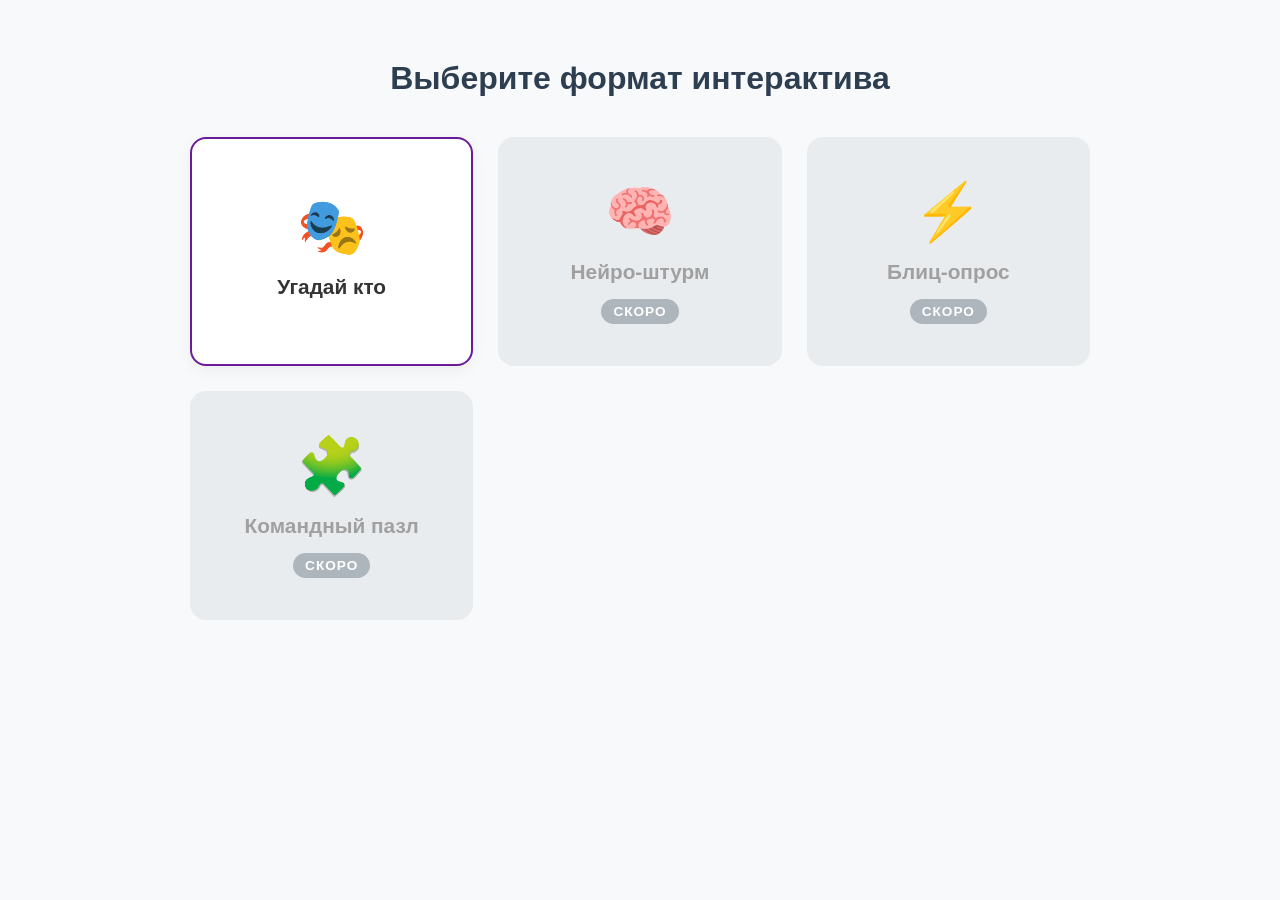
==== index.html @ b76a0986 "index.html" ====
<!DOCTYPE html>
<html lang="ru">
<head>
    <meta charset="UTF-8">
    <meta name="viewport" content="width=device-width, initial-scale=1.0">
    <title>Выбор тренинга</title>
    <style>
        /* Базовые стили, чтобы страница выглядела аккуратно */
        body {
            font-family: 'Segoe UI', Tahoma, Geneva, Verdana, sans-serif;
            background-color: #f8f9fa;
            margin: 0;
            padding: 0;
            display: flex;
            flex-direction: column;
            align-items: center;
            min-height: 100vh;
            color: #333;
        }

        h1 {
            margin-top: 60px;
            margin-bottom: 40px;
            font-size: 2rem;
            font-weight: 600;
            text-align: center;
            color: #2c3e50;
        }

        /* Сетка для карточек */
        .cards-container {
            display: grid;
            grid-template-columns: repeat(auto-fit, minmax(260px, 1fr));
            gap: 25px;
            width: 100%;
            max-width: 900px;
            padding: 0 20px;
        }

        /* Общий стиль для всех прямоугольников */
        .card {
            background-color: white;
            border-radius: 16px;
            padding: 40px 20px;
            text-align: center;
            text-decoration: none;
            display: flex;
            flex-direction: column;
            align-items: center;
            justify-content: center;
            transition: all 0.3s ease;
            box-shadow: 0 4px 15px rgba(0, 0, 0, 0.05);
            border: 2px solid transparent;
        }

        /* Стиль для активной карточки "Угадай кто" */
        .card.active {
            color: #333;
            cursor: pointer;
            /* Фиолетовый акцент, чтобы гармонировать с шапкой вашего сайта */
            border-color: #6a1b9a; 
        }

        .card.active:hover {
            transform: translateY(-8px);
            box-shadow: 0 10px 25px rgba(106, 27, 154, 0.2);
            background-color: #faf5ff;
        }

        /* Стиль для неактивных карточек "Скоро" */
        .card.disabled {
            background-color: #e9ecef;
            color: #a0a0a0;
            cursor: not-allowed;
            box-shadow: none;
        }

        .icon {
            font-size: 3.5rem;
            margin-bottom: 15px;
        }

        .title {
            font-size: 1.3rem;
            font-weight: bold;
            margin-bottom: 10px;
        }

        /* Плашка "Скоро" */
        .badge {
            background-color: #adb5bd;
            color: white;
            padding: 5px 12px;
            border-radius: 20px;
            font-size: 0.85rem;
            font-weight: bold;
            text-transform: uppercase;
            letter-spacing: 1px;
            margin-top: 5px;
        }
    </style>
</head>
<body>

    <h1>Выберите формат интерактива</h1>

    <div class="cards-container">
        <!-- Активная карточка (ведет на анкету) -->
        <a href="icebreaker.html" class="card active">
            <div class="icon">🎭</div>
            <div class="title">Угадай кто</div>
        </a>

        <!-- Неактивные карточки -->
        <div class="card disabled">
            <div class="icon">🧠</div>
            <div class="title">Нейро-штурм</div>
            <div class="badge">Скоро</div>
        </div>

        <div class="card disabled">
            <div class="icon">⚡</div>
            <div class="title">Блиц-опрос</div>
            <div class="badge">Скоро</div>
        </div>

        <div class="card disabled">
            <div class="icon">🧩</div>
            <div class="title">Командный пазл</div>
            <div class="badge">Скоро</div>
        </div>
    </div>

</body>
</html>
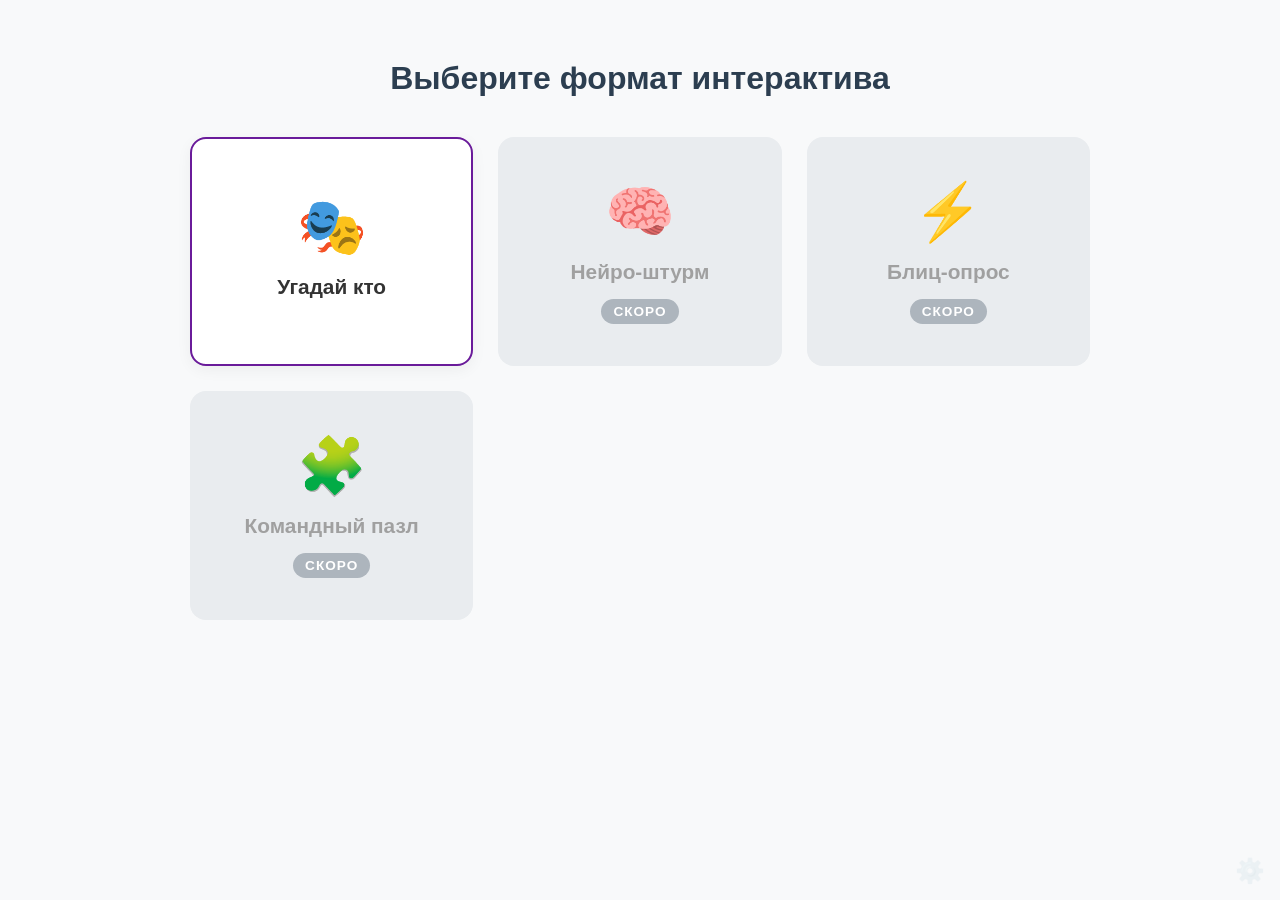
==== commit a0c2b4ff: "index.html" ====
--- a/index.html
+++ b/index.html
@@ -130,6 +130,24 @@
             <div class="badge">Скоро</div>
         </div>
     </div>
+<!-- Секретная кнопка для разработчика -->
+    <div onclick="checkAdminCode()" style="position: fixed; bottom: 15px; right: 15px; font-size: 1.5rem; opacity: 0.1; cursor: pointer; transition: 0.3s; z-index: 1000;" onmouseover="this.style.opacity=1" onmouseout="this.style.opacity=0.1" title="Панель разработчика">
+        ⚙️
+    </div>
 
+    <script>
+        function checkAdminCode() {
+            // Вызываем стандартное окно ввода текста
+            const code = prompt("Система управления. Введите PIN-код:");
+            
+            // Проверяем пароль. Сейчас стоит "8080", можете поменять на любой другой
+            if (code === "8080") {
+                window.location.href = "dashboard.html";
+            } else if (code !== null) { 
+                // Если ввели неправильно (и не нажали "Отмена")
+                alert("Ошибка доступа! Вы не модератор 🛑");
+            }
+        }
+    </script>
 </body>
 </html>
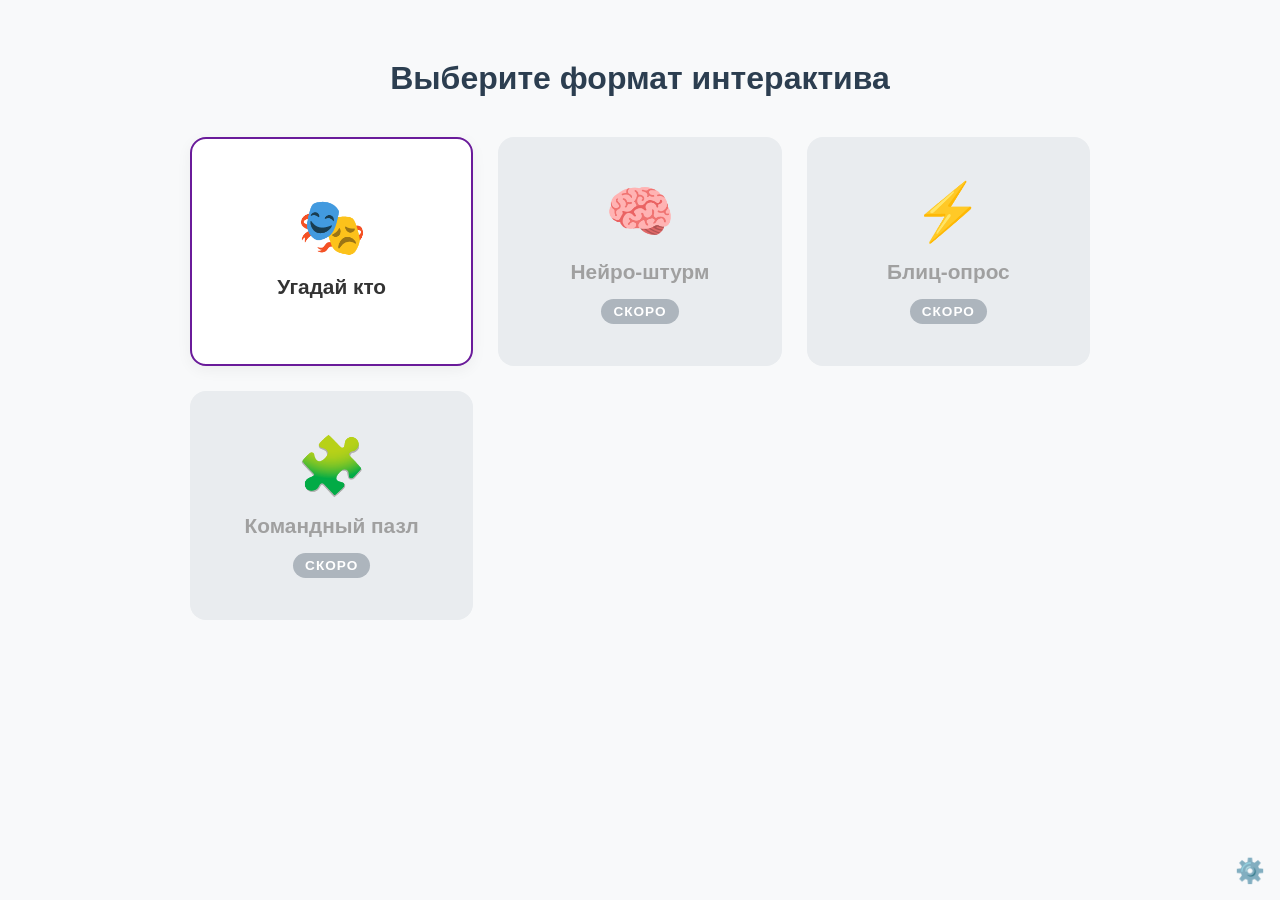
==== commit 479b54b4: "index.html" ====
--- a/index.html
+++ b/index.html
@@ -131,7 +131,7 @@
         </div>
     </div>
 <!-- Секретная кнопка для разработчика -->
-    <div onclick="checkAdminCode()" style="position: fixed; bottom: 15px; right: 15px; font-size: 1.5rem; opacity: 0.1; cursor: pointer; transition: 0.3s; z-index: 1000;" onmouseover="this.style.opacity=1" onmouseout="this.style.opacity=0.1" title="Панель разработчика">
+    <div onclick="checkAdminCode()" style="position: fixed; bottom: 15px; right: 15px; font-size: 1.5rem; opacity: 50; cursor: pointer; transition: 0.3s; z-index: 1000;" onmouseover="this.style.opacity=1" onmouseout="this.style.opacity=0.1" title="Панель разработчика">
         ⚙️
     </div>
 
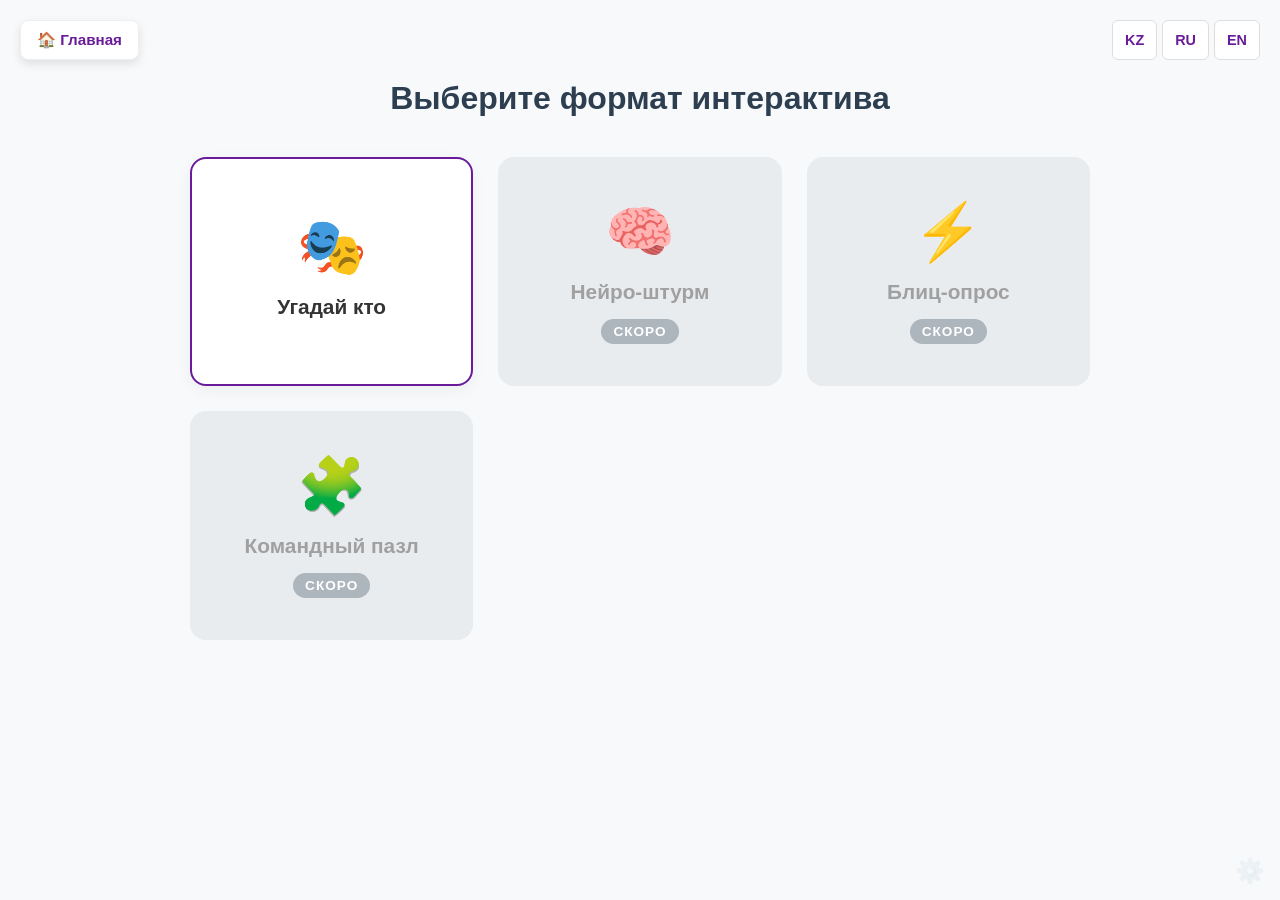
==== commit ca4efd7e: "index.html" ====
--- a/index.html
+++ b/index.html
@@ -5,147 +5,115 @@
     <meta name="viewport" content="width=device-width, initial-scale=1.0">
     <title>Выбор тренинга</title>
     <style>
-        /* Базовые стили, чтобы страница выглядела аккуратно */
-        body {
-            font-family: 'Segoe UI', Tahoma, Geneva, Verdana, sans-serif;
-            background-color: #f8f9fa;
-            margin: 0;
-            padding: 0;
-            display: flex;
-            flex-direction: column;
-            align-items: center;
-            min-height: 100vh;
-            color: #333;
-        }
+        body { font-family: 'Segoe UI', Tahoma, Geneva, Verdana, sans-serif; background-color: #f8f9fa; margin: 0; padding: 0; display: flex; flex-direction: column; align-items: center; min-height: 100vh; color: #333; }
+        
+        /* Кнопка назад и переключатель языков */
+        .top-controls { position: fixed; top: 20px; width: 100%; display: flex; justify-content: space-between; padding: 0 20px; box-sizing: border-box; z-index: 1000; }
+        .back-button { background-color: white; color: #6a1b9a; padding: 10px 16px; border-radius: 8px; text-decoration: none; font-weight: bold; font-size: 0.95rem; box-shadow: 0 4px 10px rgba(0, 0, 0, 0.1); transition: all 0.3s ease; border: 1px solid #eee; display: flex; align-items: center; }
+        .back-button:hover { background-color: #6a1b9a; color: white; transform: translateY(-2px); }
+        .lang-switcher { display: flex; gap: 5px; }
+        .lang-switcher button { padding: 6px 12px; background-color: white; color: #6a1b9a; border: 1px solid #ddd; border-radius: 6px; font-size: 0.9rem; font-weight: bold; cursor: pointer; transition: 0.3s; }
+        .lang-switcher button:hover { background-color: #6a1b9a; color: white; border-color: #6a1b9a; }
 
-        h1 {
-            margin-top: 60px;
-            margin-bottom: 40px;
-            font-size: 2rem;
-            font-weight: 600;
-            text-align: center;
-            color: #2c3e50;
-        }
-
-        /* Сетка для карточек */
-        .cards-container {
-            display: grid;
-            grid-template-columns: repeat(auto-fit, minmax(260px, 1fr));
-            gap: 25px;
-            width: 100%;
-            max-width: 900px;
-            padding: 0 20px;
-        }
-
-        /* Общий стиль для всех прямоугольников */
-        .card {
-            background-color: white;
-            border-radius: 16px;
-            padding: 40px 20px;
-            text-align: center;
-            text-decoration: none;
-            display: flex;
-            flex-direction: column;
-            align-items: center;
-            justify-content: center;
-            transition: all 0.3s ease;
-            box-shadow: 0 4px 15px rgba(0, 0, 0, 0.05);
-            border: 2px solid transparent;
-        }
-
-        /* Стиль для активной карточки "Угадай кто" */
-        .card.active {
-            color: #333;
-            cursor: pointer;
-            /* Фиолетовый акцент, чтобы гармонировать с шапкой вашего сайта */
-            border-color: #6a1b9a; 
-        }
-
-        .card.active:hover {
-            transform: translateY(-8px);
-            box-shadow: 0 10px 25px rgba(106, 27, 154, 0.2);
-            background-color: #faf5ff;
-        }
-
-        /* Стиль для неактивных карточек "Скоро" */
-        .card.disabled {
-            background-color: #e9ecef;
-            color: #a0a0a0;
-            cursor: not-allowed;
-            box-shadow: none;
-        }
-
-        .icon {
-            font-size: 3.5rem;
-            margin-bottom: 15px;
-        }
-
-        .title {
-            font-size: 1.3rem;
-            font-weight: bold;
-            margin-bottom: 10px;
-        }
-
-        /* Плашка "Скоро" */
-        .badge {
-            background-color: #adb5bd;
-            color: white;
-            padding: 5px 12px;
-            border-radius: 20px;
-            font-size: 0.85rem;
-            font-weight: bold;
-            text-transform: uppercase;
-            letter-spacing: 1px;
-            margin-top: 5px;
-        }
+        h1 { margin-top: 80px; margin-bottom: 40px; font-size: 2rem; font-weight: 600; text-align: center; color: #2c3e50; }
+        .cards-container { display: grid; grid-template-columns: repeat(auto-fit, minmax(260px, 1fr)); gap: 25px; width: 100%; max-width: 900px; padding: 0 20px; }
+        .card { background-color: white; border-radius: 16px; padding: 40px 20px; text-align: center; text-decoration: none; display: flex; flex-direction: column; align-items: center; justify-content: center; transition: all 0.3s ease; box-shadow: 0 4px 15px rgba(0, 0, 0, 0.05); border: 2px solid transparent; }
+        .card.active { color: #333; cursor: pointer; border-color: #6a1b9a; }
+        .card.active:hover { transform: translateY(-8px); box-shadow: 0 10px 25px rgba(106, 27, 154, 0.2); background-color: #faf5ff; }
+        .card.disabled { background-color: #e9ecef; color: #a0a0a0; cursor: not-allowed; box-shadow: none; }
+        .icon { font-size: 3.5rem; margin-bottom: 15px; }
+        .title { font-size: 1.3rem; font-weight: bold; margin-bottom: 10px; }
+        .badge { background-color: #adb5bd; color: white; padding: 5px 12px; border-radius: 20px; font-size: 0.85rem; font-weight: bold; text-transform: uppercase; letter-spacing: 1px; margin-top: 5px; }
     </style>
 </head>
 <body>
 
-    <h1>Выберите формат интерактива</h1>
+    <div class="top-controls">
+        <a href="https://aldrapekov.github.io/" class="back-button" data-i18n="homeBtn">🏠 Главная</a>
+        <div class="lang-switcher">
+            <button onclick="setLanguage('kk')">KZ</button>
+            <button onclick="setLanguage('ru')">RU</button>
+            <button onclick="setLanguage('en')">EN</button>
+        </div>
+    </div>
+
+    <h1 data-i18n="mainTitle">Выберите формат интерактива</h1>
 
     <div class="cards-container">
-        <!-- Активная карточка (ведет на анкету) -->
+        <!-- Активная карточка -->
         <a href="icebreaker.html" class="card active">
             <div class="icon">🎭</div>
-            <div class="title">Угадай кто</div>
+            <div class="title" data-i18n="card1">Угадай кто</div>
         </a>
 
         <!-- Неактивные карточки -->
         <div class="card disabled">
             <div class="icon">🧠</div>
-            <div class="title">Нейро-штурм</div>
-            <div class="badge">Скоро</div>
+            <div class="title" data-i18n="card2">Нейро-штурм</div>
+            <div class="badge" data-i18n="badgeSoon">Скоро</div>
         </div>
 
         <div class="card disabled">
             <div class="icon">⚡</div>
-            <div class="title">Блиц-опрос</div>
-            <div class="badge">Скоро</div>
+            <div class="title" data-i18n="card3">Блиц-опрос</div>
+            <div class="badge" data-i18n="badgeSoon">Скоро</div>
         </div>
 
         <div class="card disabled">
             <div class="icon">🧩</div>
-            <div class="title">Командный пазл</div>
-            <div class="badge">Скоро</div>
+            <div class="title" data-i18n="card4">Командный пазл</div>
+            <div class="badge" data-i18n="badgeSoon">Скоро</div>
         </div>
     </div>
-<!-- Секретная кнопка для разработчика -->
-    <div onclick="checkAdminCode()" style="position: fixed; bottom: 15px; right: 15px; font-size: 1.5rem; opacity: 50; cursor: pointer; transition: 0.3s; z-index: 1000;" onmouseover="this.style.opacity=1" onmouseout="this.style.opacity=0.1" title="Панель разработчика">
+
+    <!-- Секретная кнопка для ведущего -->
+    <div onclick="checkAdminCode()" style="position: fixed; bottom: 15px; right: 15px; font-size: 1.5rem; opacity: 0.1; cursor: pointer; transition: 0.3s; z-index: 1000;" onmouseover="this.style.opacity=1" onmouseout="this.style.opacity=0.1" title="Панель разработчика">
         ⚙️
     </div>
 
     <script>
+        const translations = {
+            ru: {
+                homeBtn: "🏠 Главная", mainTitle: "Выберите формат интерактива", card1: "Угадай кто",
+                card2: "Нейро-штурм", card3: "Блиц-опрос", card4: "Командный пазл", badgeSoon: "Скоро",
+                promptAdmin: "Система управления. Введите PIN-код:", alertErr: "Ошибка доступа! Вы не модератор 🛑"
+            },
+            kk: {
+                homeBtn: "🏠 Басты бет", mainTitle: "Интерактив форматын таңдаңыз", card1: "Кім екенін тап",
+                card2: "Нейро-шабуыл", card3: "Блиц-сауалнама", card4: "Командалық пазл", badgeSoon: "Жақында",
+                promptAdmin: "Басқару жүйесі. PIN-кодты енгізіңіз:", alertErr: "Қатынас қатесі! Сіз модератор емессіз 🛑"
+            },
+            en: {
+                homeBtn: "🏠 Home", mainTitle: "Select interactive format", card1: "Guess Who",
+                card2: "Neuro-storm", card3: "Blitz Poll", card4: "Team Puzzle", badgeSoon: "Soon",
+                promptAdmin: "Control System. Enter PIN code:", alertErr: "Access Error! You are not a moderator 🛑"
+            }
+        };
+
+        let currentLang = 'ru';
+
+        function setLanguage(lang) {
+            currentLang = lang;
+            document.querySelectorAll('[data-i18n]').forEach(el => {
+                const key = el.getAttribute('data-i18n');
+                if (translations[lang] && translations[lang][key]) {
+                    el.innerHTML = translations[lang][key];
+                }
+            });
+            localStorage.setItem('siteLanguage', lang);
+        }
+
+        window.onload = () => {
+            const savedLang = localStorage.getItem('siteLanguage') || 'ru';
+            setLanguage(savedLang);
+        };
+
         function checkAdminCode() {
-            // Вызываем стандартное окно ввода текста
-            const code = prompt("Система управления. Введите PIN-код:");
-            
-            // Проверяем пароль. Сейчас стоит "8080", можете поменять на любой другой
+            const code = prompt(translations[currentLang].promptAdmin);
             if (code === "8080") {
                 window.location.href = "dashboard.html";
             } else if (code !== null) { 
-                // Если ввели неправильно (и не нажали "Отмена")
-                alert("Ошибка доступа! Вы не модератор 🛑");
+                alert(translations[currentLang].alertErr);
             }
         }
     </script>
